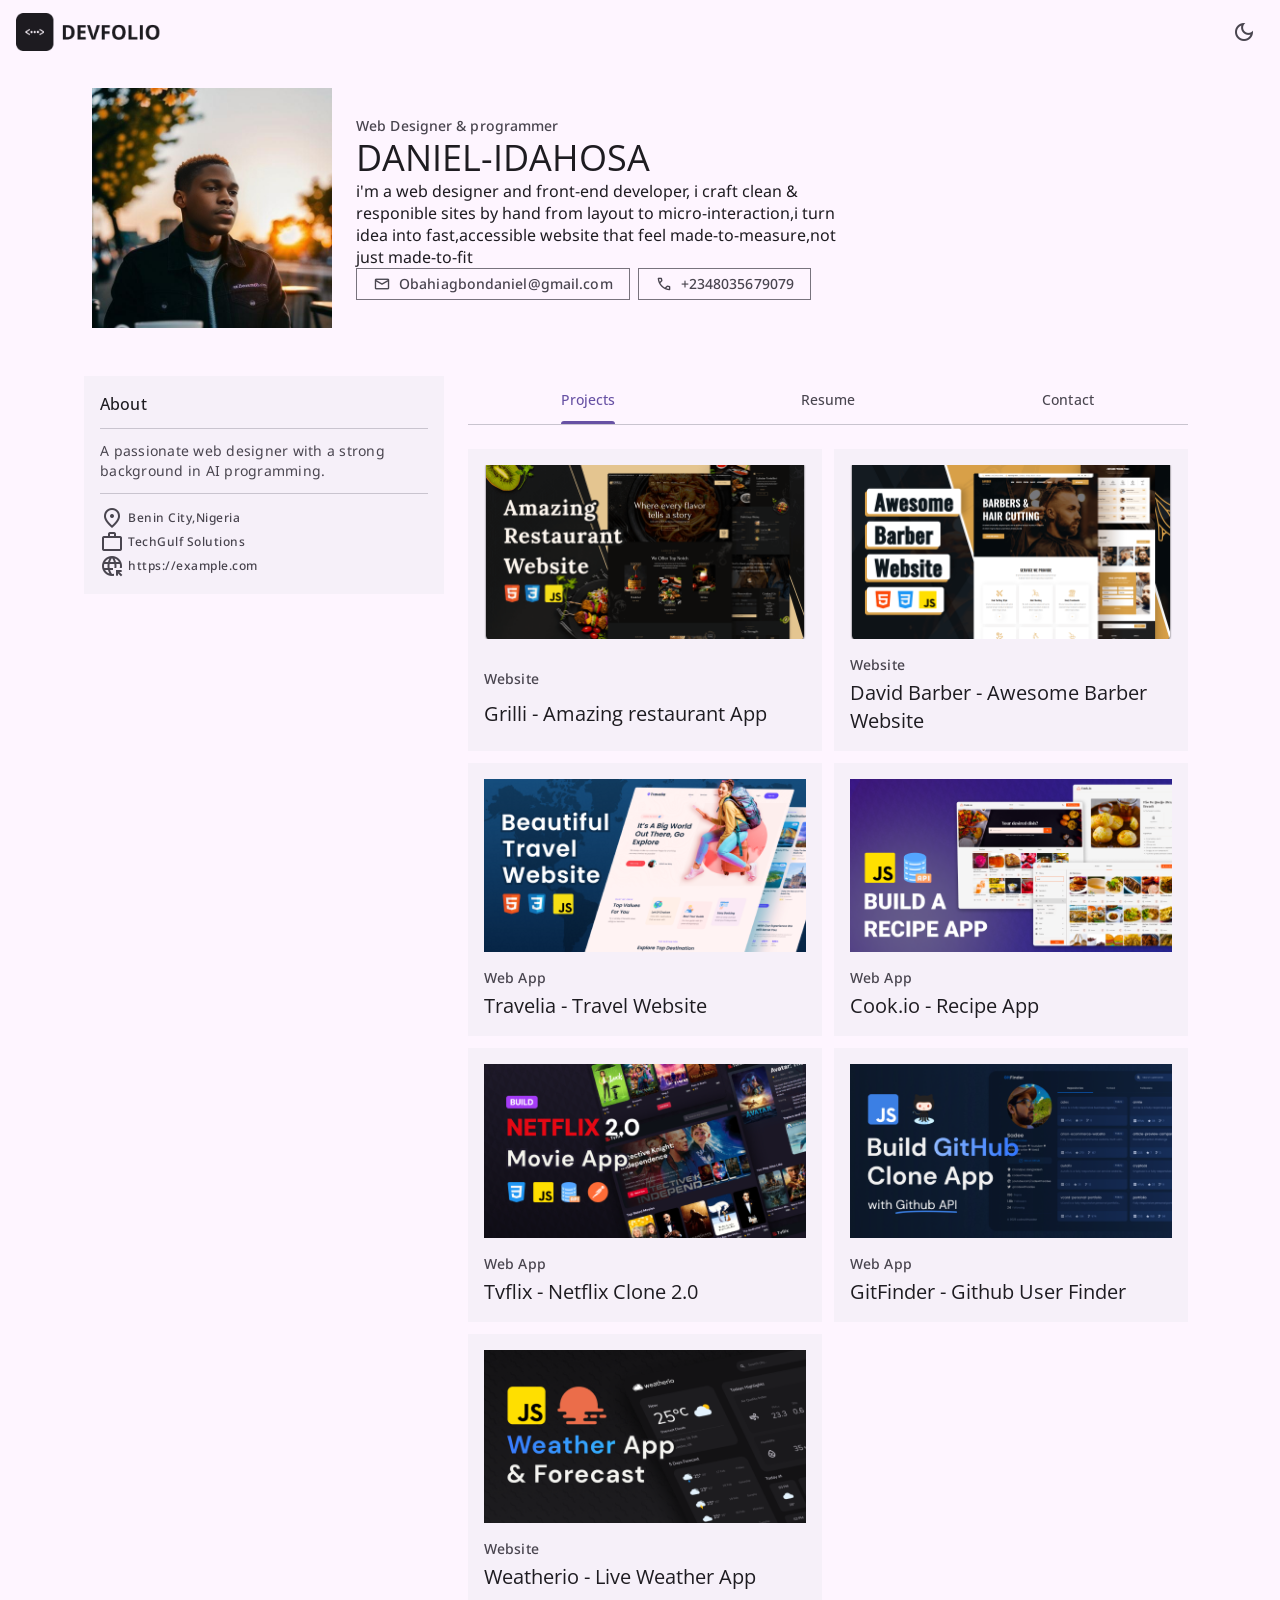
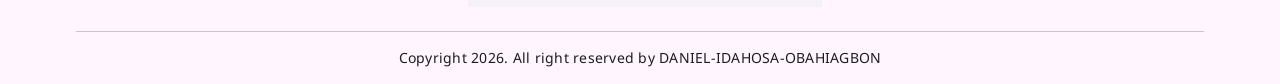
==== index.html @ 17614125 "Add files via upload" ====
<!DOCTYPE html>
<html lang="en" data-theme="dark">
<head>
    <meta charset="UTF-8">
    <meta name="viewport" content="width=device-width, initial-scale=1.0">

    <!--
      -meta tags
    -->
    <title>Devfolio - website & prgrammer</title>
    <meta name="title" content="Devfolio - website & prgrammer">
    <meta name="description" content="This is a personal portfolio made by DANIEL-IDAHOSA OBAHIAGBON">

<!--
  - favicon    
-->
  <link rel="shortcut icon" href="./favicon.svg" type="image/svg+xml">

  <!--
   -google font link
  -->
   <link rel="preconnect" href="https://fonts.googleapis.com">
<link rel="preconnect" href="https://fonts.gstatic.com" crossorigin>
<link
  href="https://fonts.googleapis.com/css2?family=Noto+Sans:wght@400;500&family=Open+Sans:wght@400;500&display=swap"
  rel="stylesheet">

 <!--
  -material icon link 
 --> 
  <link rel="stylesheet"
href="https://fonts.googleapis.com/css2?family=Material+Symbols+Outlined:opsz,wght,FILL,GRAD@24,400,0,0" />

<!--
 -custom css link
-->
 <link rel="stylesheet" href="./css/style.css">

 <!--
  -social icon link
 -->
  <link rel="stylesheet"
  href="https://cdnjs.cloudflare.com/ajax/libs/font-awesome/6.5.0/css/all.min.css">

</head>
<body>
    
    <!--
     -#TOP BAR
    -->

    <header class="topbar">

        <a href="#" class="logo">
            <img src="./assets/images/Logo_dark.png" alt="Dannyphilz" width="145" height="32"
            class="dark">
            <img src="./assets/images/Logo_light.png" alt="Dannyphilz" width="145" height="32"
            class="light">
        </a>

        <button class="icon-btn theme-btn" data-theme-btn>
            <span class="material-symbols-outlined dark" aria-hidden="true"> dark_mode </span>
            <span class="material-symbols-outlined light" aria-hidden="true"> light_mode </span>

            <div class="state-layer"></div>
        </button>

    </header>





    <main>
      <article>

        <!--\
         - #HERO
        -->

        <section class="section hero">
          <div class="container">

            <figure class="hero-banner img-holder" style="--width: 240; --height: 
            240;">
          <img src="./assets/images/Dannyphilz.png" width="240" height="240" alt="DannyPhilz" class="img-cover">  
          </figure>

          <div class="hero-content">

            <span class="label-large section-subtitle">Web Designer & programmer</span>

            <h1 class="display-small">DANIEL-IDAHOSA</h1>

            <p class="body-large.section-text">
              i'm a web designer and front-end developer, i craft clean & responible sites by hand
              from layout to micro-interaction,i turn idea into fast,accessible website that feel made-to-measure,not just made-to-fit
            </p>

            <div class="btn-wrapper">
              <a href="mailto:Obahiagbondanil@gmail.com" class="chip">
                <span class="material-symbols-outlined" aria-hidden="true"> mail </span>

                <span class="label-large">Obahiagbondaniel@gmail.com</span>

                <div class="state-layer"></div>
              </a>

              <a href="tel:+2348035679079" class="chip">
                <span class="material-symbols-outlined" aria-hidden="true"> call </span>

                <span class="label-large">+2348035679079</span>

                <div class="state-layer"></div>
              </a>
            </div>

          </div>

          </div>
        </section>



        <!--
         -#MAIN CONTENT
        -->

        <div class="article">

          <div class="about-card">

            <h4 class="card-title title-medium">About</h4>

            <p class="body-medium card-text">
              A passionate web designer with a strong background in AI programming.
            </p>

            <ul class="About-list">

              <li class="list-item">
                <span class="material-symbols-outlined" aria-hidden="true"> location_on </span>

                <span class="label-medium">Benin City,Nigeria</span>
              </li>

               <li class="list-item">
                <span class="material-symbols-outlined" aria-hidden="true"> work </span>

                <span class="label-medium">TechGulf Solutions</span>
              </li>

              
               <li class="list-item">
                <span class="material-symbols-outlined" aria-hidden="true"> captive_portal </span>

                <a href="https://example.com" class="label-medium">https://example.com</a>
              </li>

            </ul>

          </div>

          <div>

            <!--
             -#PRIMARY TABS
            -->

            <div class="primary-tabs">

              <button class="tab-btn active" data-tab-btn="project">
                <span class="tab-text title-small">Projects</span>

                <div class="state-layer"></div>
              </button>

              <button class="tab-btn" data-tab-btn="resume">
                <span class="tab-text title-small">Resume</span>

                <div class="state-layer"></div>
              </button>

              <button class="tab-btn" data-tab-btn="contact">
                <span class="tab-text title-small">Contact</span>

                <div class="state-layer"></div>
              </button>

            </div>




            <!--
             -#PROJECT
            -->

            <section class="section tab-content active" data-tab-content="project">
              <div class="container">

                <div class="prject-list">

                  <div class="card">

                    <figure class="card-banner img-holder" style="--width: 334; --height: 180;">
                      <img src="./assets/images/project-1.png" alt="Grilli - Amazing restaurant App" width="334" height="180" class="img-cover">
                    </figure>

                    <div class="card-content">
                      <span class="label-large card-subtitle">Website</span>

                      <h3 class="title-large card-title">Grilli - Amazing restaurant App</h3>
                    </div>

                    <a href="https://obahiagbondaniel.github.io/DANIEL/" class="state-layer"></a>

                  </div>

                  <div class="card">

                    <figure class="card-banner img-holder" style="--width: 334; --height: 180;">
                      <img src="./assets/images/desktop 2.png" alt="David Barber - Awesome Barber Website" width="334" height="180" class="img-cover">
                    </figure>

                    <div class="card-content">
                      <span class="label-large card-subtitle">Website</span>

                      <h3 class="title-large card-title">David Barber - Awesome Barber Website</h3>
                    </div>

                    <a href="https://obahiagbondaniel.github.io/Barberone/" class="state-layer"></a>

                  </div>

                  <div class="card">

                    <figure class="card-banner img-holder" style="--width: 334; --height: 180;">
                      <img src="./assets/images/project-6.png" alt=""Travelia - Travel Website="334" height="180" class="img-cover">
                    </figure>

                    <div class="card-content">
                      <span class="label-large card-subtitle">Web App</span>

                      <h3 class="title-large card-title">Travelia - Travel Website</h3>
                    </div>

                    <a href="#" class="state-layer"></a>

                  </div>

                  <div class="card">

                    <figure class="card-banner img-holder" style="--width: 334; --height: 180;">
                      <img src="./assets/images/project-2.png" alt=""WCook.io - Recipe App="334" height="180" class="img-cover">
                    </figure>

                    <div class="card-content">
                      <span class="label-large card-subtitle">Web App</span>

                      <h3 class="title-large card-title">Cook.io - Recipe App</h3>
                    </div>

                    <a href="#" class="state-layer"></a>

                  </div>

                  <div class="card">

                    <figure class="card-banner img-holder" style="--width: 334; --height: 180;">
                      <img src="./assets/images/project-5.png" alt=""Tvflix - Netflix Clone 2.0="334" height="180" class="img-cover">
                    </figure>

                    <div class="card-content">
                      <span class="label-large card-subtitle">Web App</span>

                      <h3 class="title-large card-title">Tvflix - Netflix Clone 2.0</h3>
                    </div>

                    <a href="#" class="state-layer"></a>

                  </div>

                  <div class="card">

                    <figure class="card-banner img-holder" style="--width: 334; --height: 180;">
                      <img src="./assets/images/project-3.png" alt=""GitFinder - Github User Finder="334" height="180" class="img-cover">
                    </figure>

                    <div class="card-content">
                      <span class="label-large card-subtitle">Web App</span>

                      <h3 class="title-large card-title">GitFinder - Github User Finder</h3>
                    </div>

                    <a href="#" class="state-layer"></a>

                  </div>

                   <div class="card">

                    <figure class="card-banner img-holder" style="--width: 334; --height: 180;">
                      <img src="./assets/images/project-4.png" alt=""Weatherio - Live Weather App="334" height="180" class="img-cover">
                    </figure>

                    <div class="card-content">
                      <span class="label-large card-subtitle">Website</span>

                      <h3 class="title-large card-title">Weatherio - Live Weather App</h3>
                    </div>

                    <a href="#" class="state-layer"></a>

                  </div>

                </div>

              </div>
            </section>




            <!--
             -#RESUME
            -->

            <section class="section tab-content resume-tab" data-tab-content="resume">
              <div class="container">

                <h2 class="section-title title-small">Experience</h2>

                <ul class="list">

                  <li class="resume-item">
                    <div class="resume-card">

                      <p class="body-large">web designer & programmer, TechGulf Solutions</p>

                      <span class="label-medium card-subtitle">2026 - Date</span>

                      <span class="body-medium card-text">
                        Led the development of a customer management system, resulting
                        in improved efficiency and streamlined processes.</span>

                    </div>
                  </li>

                  <li class="resume-item">
                    <div class="resume-card">

                      <p class="body-large">Software Developer Intern, ByteOasis Corporation</p>

                      <span class="label-medium card-subtitle">2026 - Present</span>

                      <span class="body-medium card-text">
                        Assisted in the development and testing of a mobile
                        application for internal use..</span>

                    </div>
                  </li>

                </ul>

                <h2 class="section--title title-small">Education</h2>

                <ul class="list">

                  <li class="resume-item">
                    <div class="resume-card">

                      <p class="body-large">
                        Certification in Web Development with React.js (FreeCodeCamp Certification)
                      </p>

                      <span class="label-medium card-subtitle">2026</span>

                    </div>
                  </li>

                   <li class="resume-item">
                    <div class="resume-card">

                      <p class="body-large">
                        Relevant Coursework: Data Structures, application programming, Database Management
                      </p>

                      <span class="label-medium card-subtitle">2026 - Date</span>

                    </div>
                  </li>

                   <li class="resume-item">
                    <div class="resume-card">

                      <p class="body-large">
                       Ungoing Bachelor of Engineering in Electrical Engineering, Edo State University
                       </p>

                      <span class="label-medium card-subtitle">Present</span>

                    </div>
                  </li>

                </ul>

                <h2 class="section--title title-small">Skills and Technologies</h2>

                <ul class="resume-botton-list">

                  <li class="resume-botton-item">
                    <img src="./assets/images/html5.svg" width="28" height="28" loading="lazy" alt="HTML5" class="icon">

                    <span class="label-medium">HTML5</span>
                  </li>

                   <li class="resume-botton-item">
                    <img src="./assets/images/css3.svg" width="28" height="28" loading="lazy" alt="CSS3" class="icon">

                    <span class="label-medium">CSS3</span>
                  </li>

                   <li class="resume-botton-item">
                    <img src="./assets/images/javascript.svg" width="28" height="28" loading="lazy" alt="JavaScript" class="icon">

                    <span class="label-medium">JavaScript</span>
                  </li>

                   <li class="resume-botton-item">
                    <img src="./assets/images/react.js.svg" width="28" height="28" loading="lazy" alt="React.js" class="icon">

                    <span class="label-medium">React.js</span>
                  </li>

                    <li class="resume-botton-item">
                    <img src="./assets/images/node.js.svg" width="28" height="28" loading="lazy" alt="Node.js" class="icon">

                    <span class="label-medium">Node.js</span>
                  </li>

                    <li class="resume-botton-item">
                    <img src="./assets/images/github.svg" width="28" height="28" loading="lazy" alt="GitHub" class="icon">

                    <span class="label-medium">GitHub</span>
                  </li>

                    <li class="resume-botton-item">
                    <img src="./assets/images/mongoDB.svg" width="28" height="28" loading="lazy" alt="MongoDB" class="icon">

                    <span class="label-medium">MongoDB</span>
                  </li>

                    <li class="resume-botton-item">
                    <img src="./assets/images/VS_code.svg" width="28" height="28" loading="lazy" alt="VS Code" class="icon">

                    <span class="label-medium">VS Code</span>
                  </li>

                </u>

              </div>
            </section>





            <!--
             - #CONTACT
            -->

            <section class="section tab-content contact-tab" data-tab-content="contact">
              <div class="container">

                <div class="contact-info">

                  <h4 class="section-title title-small">Contact Info</h4>

                  <ul class="contact-info-list">

                    <li class="contact-info-item">

                      <div class="icon-box">
                        <span class="material-symbols-outlined" aria-hidden="true"> mail </span>
                      </div>

                      <div class="info-content">

                        <p class="label-small info-title">gmail Us</p>

                        <a href="mail:Obahiagbondaniel@gmail.com" class="label-small info-text">Obahiagbondaniel@gmail.com</a>

                        <a href="mail:Danxzphilz@gmail.com" class="label-small info-text">Danxzphilz@gmail.com</a>

                      </div>

                    </li>

                    <li class="contact-info-item">

                      <div class="icon-box">
                        <span class="material-symbols-outlined" aria-hidden="true"> call </span>
                      </div>

                      <div class="info-content">

                        <p class="label-small info-title">Contact Us</p>

                        <a href="tel:+2348035679079" class="label-small info-text">+2348035679079</a>

                        <a href="tel:+2348147662683" class="label-small info-text">+2348147662683</a>

                      </div>

                    </li>

                     <li class="contact-info-item">

                      <div class="icon-box">
                        <span class="material-symbols-outlined" aria-hidden="true"> location_on </span>
                      </div>

                      <div class="info-content">

                        <p class="label-small info-title">Address</p>

                        <a href="#" class="label-small info-text">No 6 Ado Creascent Off MTN Mast Road, Benin City. Nigeria</a>

                      </div>

                    </li>

                  </ul>

                  <h4 class="title-small">Social Info</h4>

                  <div class="social-item">

                    <a href="#" class="social-link">
                      <i class="fab fa-facebook-f"></i>
                    </a>

                     <a href="https://wa.me/2348035679079" class="social-link" target="_blank">
                      <i class="fab fa-whatsapp"></i>
                    </a>

                  </div>

                </div>

                <div class="contact-form">

                  <h3 class="title-large">Let’s Work Together as a team.</h3>

                  <form accept="" method="post" class="input-wrapper">

                    <input type="text" name="name" placeholder="Name*" required class="input-field">

                    <input type="email" name="email" placeholder="Email*" required class="input-field">

                    <input type="text" name="subject" placeholder="Subject" class="input-field">

                    <textarea name="message" placeholder="Message*" required class="textarea"></textarea>

                    <button class="btn" type="submit">
                      <span class="label-large">Send Message</span>

                      <div class="state-layer"></div>
                    </button>

                  </form>

                </div>

              </div>
            </section>

          </div>

        </div>

      </article>
    </main>





    <!--
     - #FOOTER
    -->

    <footer class="footer">
      <div class="container">

        <p class="body-medium">Copyright 2026. All right reserved by DANIEL-IDAHOSA-OBAHIAGBON</p>

      </div>
    </footer>





    <!--
     - custom js link
    -->
     <script src="./js/script.js"></script>
    
</body>
</html>
---- css/style.css ----
/*-----------------------------------*\
  #style.css
\*-----------------------------------*/

/**
 * copyright 2023 codewithsadee
 */





/*-----------------------------------*\
  #CUSTOM PROPERTY
\*-----------------------------------*/

:root {

 /**
  * COLORS
 */

 /* light theme */
--background-light: hsl(293, 100%, 98%);
--on-background-light: hsl(264, 8%, 12%);
--surface-light: hsl(293, 100%, 98%);
--on-surface-light: hsl(264, 8%, 12%);
--on-surface-variant-light: hsl(264, 7%, 29%);
--surface-container-low-light: hsl(278, 44%, 96%);
--surface-container-light: hsl(276, 38%, 95%);
--surface-bright-light: hsl(293, 100%, 98%);
--primary-light: hsl(256, 34%, 48%);
--on-primary-light: hsl(0, 0%, 100%);
--outline-light: hsl(270, 4%, 47%);
--outline-variant-light: hsl(270, 11%, 79%);

/* dark theme */
--background-dark: hsl(260, 14%, 8%);
--on-background-dark: hsl(280, 17%, 90%);
--surface-dark: hsl(260, 14%, 8%);
--on-surface-dark: hsl(280, 17%, 90%);
--on-surface-variant-dark: hsl(270, 11%, 79%);
--surface-container-low-dark: hsl(264, 8%, 12%);
--surface-container-dark: hsl(257, 10%, 14%);
--surface-bright-dark: hsl(270, 5%, 23%);
--primary-dark: hsl(258, 100%, 87%);
--on-primary-dark: hsl(259, 58%, 28%);
--outline-dark: hsl(264, 5%, 58%);
--outline-variant-dark: hsl(264, 7%, 29%);

/**
* TYPOGRAPHY
*/

/* font family */
--font-primary: 'Open Sans', sans-serif;
--font-secondary: 'Noto Sans', sans-serif;

/* font size */
--base-font-size: 62.5%;
--display-large: 5.7rem;
--display-medium: 4.5rem;
--display-small: 3.6rem;
--headline-large: 3.2rem;
--headline-medium: 2.8rem;
--headline-small: 2.4rem;
--title-large: 2rem;
--title-medium: 1.6rem;
--title-small: 1.4rem;
--label-large: 1.4rem;
--label-medium: 1.2rem;
--label-small: 1.1rem;
--body-large: 1.6rem;
--body-medium: 1.4rem;
--body-small: 1.2rem;

/* font weight */
--weight-regular: 400;
--weight-medium: 500;

/**
*  BORDER RADIUS
*/

--shape-corner-extra-small: 4px;
--shape-corner-small: 8px;
--shape-corner-medium: 12px;
--shape-corner-large: 16px;
--shape-corner-full: 500px;
--shape-corner-circle: 50%;

/**
 *Box shadow
*/

--elevation-1: 0px 1px 3px 1px #00000026, 0px 1px 2px 0px #0000004d;

/**
 * OTHER
 */

--section-padding: 24px;
--top-bar-height: 64px;

}

[data-theme="light"] {

color-scheme: light;

--background: var(--background-light);
--on-background: var(--on-background-light);
--surface: var(--surface-light);
--on-surface: var(--on-surface-light);
--on-surface-variant: var(--on-surface-variant-light);
--surface-container-low: var(--surface-container-low-light);
--surface-container: var(--surface-container-light);
--surface-bright: var(--surface-bright-light);
--primary: var(--primary-light);
--on-primary: var(--on-background-light);
--outline: var(--outline-light);
--outline-variant: var(--outline-variant-light);


}

[data-theme="dark"] {

color-scheme: dark;

--background: var(--background-dark);
--on-background: var(--on-background-dark);
--surface: var(--surface-dark);
--on-surface: var(--on-surface-dark);
--on-surface-variant: var(--on-surface-variant-dark);
--surface-container-low: var(--surface-container-low-dark);
--surface-container: var(--surface-container-dark);
--surface-bright: var(--surface-bright-dark);
--primary: var(--primary-dark);
--on-primary: var(--on-background-dark);
--outline: var(--outline-dark);
--outline-variant: var(--outline-variant-dark);

}

@media (prefers-reduced-motion: no-preference) {

  :root {

    /**
    * TRANSITION
    */

    /* durattion */
    --motion-duration-short-1: 100ms;

    /* easing */
    --motion-easing-linear: cubic-bezier(0, 0, 1, 1);

  }
}





/*-----------------------------------*\
  #RESET
\*-----------------------------------*/

*,
*::before,
*::after {
  margin: 0;
  padding: 0;
  box-sizing: border-box;
}

li { list-style: none; }

a,
img,
span,
input,
button,
textarea { display: block; }

a {
  color: inherit;
  text-decoration: none;
}

img { height: auto; }

input,
button,
textarea {
  background: none;
  border: none;
  font: inherit;
}

input,
textarea { width: 100%; }

button { cursor: pointer; }

textarea { resize: none; }

html {
  font-family: var(--font-secondary);
  font-size: var(--base-font-size);
  scroll-behavior: smooth;
}

body {
  background-color: var(--background);
  color: var(--on-background);
  font-size: var(--body-large);
}





/*-----------------------------------*\
  #TYPOGRAPHY
\*-----------------------------------*/

.display-large {
  font-family: var(--font-primary);
  font-size: var(--display-large);
  font-weight: var(--weight-regular);
  line-height: 64px;
  letter-spacing: -0.25px;
}

.display-medium {
  font-family: var(--font-primary);
  font-size: var(--display-medium);
  font-weight: var(--weight-regular);
  line-height: 52px;
}

.display-small {
  font-family: var(--font-primary);
  font-size: var(--display-small);
  font-weight: var(--weight-regular);
  line-height: 44px;
}

.headline-large {
  font-family: var(--font-primary);
  font-size: var(--headline-large);
  font-weight: var(--weight-regular);
  line-height: 40px;
}

.headline-medium {
  font-family: var(--font-primary);
  font-size: var(--headline-medium);
  font-weight: var(--weight-regular);
  line-height: 36px;
}

.headline-small {
  font-family: var(--font-primary);
  font-size: var(--headline-small);
  font-weight: var(--weight-regular);
  line-height: 32px;
}

.title-large {
  font-family: var(--font-primary);
  font-size: var(--title-large);
  font-weight: var(--weight-regular);
  line-height: 28px;
}

.title-medium {
  font-family: var(--font-primary);
  font-size: var(--title-medium);
  font-weight: var(--weight-medium);
  line-height: 24px;
  letter-spacing: 0.15px;
}

.title-small {
  font-family: var(--font-primary);
  font-size: var(--title-small);
  font-weight: var(--weight-medium);
  line-height: 20px;
  letter-spacing: 0.1px;
}

.body-large {
  font-size: var(--body-large);
  font-weight: var(--weight-regular);
  line-height: 24px;
  letter-spacing: 0.5px;
}

.body-medium {
  font-size: var(--body-medium);
  font-weight: var(--weight-regular);
  line-height: 20px;
  letter-spacing: 0.25px;
}

.body-small {
  font-size: var(--body-small);
  font-weight: var(--weight-regular);
  line-height: 16px;
  letter-spacing: 0.4px;
}

.label-large {
  font-size: var(--label-large);
  font-weight: var(--weight-medium);
  line-height: 20px;
  letter-spacing: 0.1px;
}

.label-medium {
  font-size: var(--label-medium);
  font-weight: var(--weight-medium);
  line-height: 16px;
  letter-spacing: 0.5px;
}

.label-small {
  font-size: var(--label-small);
  font-weight: var(--weight-medium);
  line-height: 20px;
  letter-spacing: 0.1px;
}




/*-----------------------------------*\
  #REUSED STYLE
\*-----------------------------------*/

.material-symbols-outlined {
  width: 1em;
  height: 1em;
  display: block;
  font-variation-settings:
  'FILL' 0,
  'WGHT' 400,
  'GRAD' 0,
  'OPSZ' 24;
}

:has(> .state-layer) {
  position: relative;
  overflow: hidden;
  z-index: 1;
}

.state-layer {
  position: absolute;
  inset: 0;
  background-color: var(--state-layer-bg);
  transition: var(--motion-duration-short-1) var(--motion-easing-linear);
  opacity: 0;
}

:has(> .state-layer):hover .state-layer { opacity: 0.08;}

:has(> .state-layer):is(:focus, :focus-visible, :active) .state-layer {
  opacity: 0.12;
}

.section { padding-block: var(--section-padding); }

.container { padding-inline: 16px; }

.img-holder {
  aspect-ratio: var(--width) /var(--height);
  background-color: transparent;
  overflow: hidden;
}

.img-cover {
  width: 100%;
  height: 100%;
  object-fit: cover ;
}

.tab-content:not(.active) { display: none; }

.section-title { margin-block-end: 16px; }






/*-----------------------------------*\
  #COMPONENT
\*-----------------------------------*/

/**
 * BUTTON
 */

 .icon-btn {
  width: 40px;
  height: 40px;
  display: grid;
  place-items: center;
 }

 .btn {
  height: 40px;
  display: grid;
  place-items: center;
  padding-inline: 24px;
  border-radius: var(--radius-full);
  background-color: var(--primary);
  color: var(--on-primary);
  font-weight: var(--weight-medium);
  overflow: hidden;
  --state-layer-bg: var(--on-primary);
 }

 .btn:hover:not(:focus) { box-shadow: var(--elevation-1); }


/**
 * TAB
 */

 .primary-tabs {
  background-color: var(--background);
  margin-block-start: 24px;
  margin-inline: 16px;
  display: grid;
  grid-template-columns: repeat(3, 1fr);
  justify-content: center;
  border-block-end: 1px solid var(--outline-variant);
 }

 .tab-btn {
  height: 48px;
  width: 100%;
  display: grid;
  place-content: center;
  background-color: var(--surface);
  color: var(--on-surface-variant);
  --state-layer-bg: var(--on-surface-variant)
 }

 .tab-btn.active { 
  color: var(--primary);
  --state-layer-bg: var(--primary); 
}

.tab-text {
  position: relative;
  height: 48px;
  line-height: 48px;
}

.tab-text::after {
  content: "";
  position: absolute;
  bottom: 0;
  left: 0;
  width: 100%;
  height: 3px;
  border-radius: 3px 3px 0 0;
  background-color: var(--primary);
  opacity: 0;
}

.tab-btn.active .tab-text::after { opacity: 1; }



/**
 * CHIP
 */

 .chip {
  height: 32px;
  max-width: max-content;
  display: flex;
  justify-content: center;
  align-items: center;
  gap: 8px;
  padding-inline: 16px;
  border: 1px solid var(--outline);
  border-radius: var(--radius-small);
  background-color: var(--surface);
  color: var(--on-surface-variant);
  --state-layer-bg: var(--on-surface-variant);
 }

 .chip .material-symbols-outlined { font-size: 1.8rem; }


/**
 * CARD
 */

 .card {
  background-color: var(--surface-container-low);
  border-radius: var(--radius-medium);
  padding: 16px;
  display: grid;
  gap: 16px;
  --state-layer-bg: var(--on-surface)
 }

 .card-banner{ border-radius: var(--radius-medium) ; }

 .card-content {
  display: grid;
  gap: 4px;
 }

 .card-subtitle { color: var(--on-surface-variant); }

 .card-title { color: var(--on-surface); }


/**
 * INPUT FIELD
 */

 .input-field,
 .textarea {
  columns: var(--on-surface);
  padding: 13px 16px;
  box-shadow: inset 0 0 0 1px var(--outline);
  border-radius: var(--radius-extra-small);
  outline: none;
  transition: box-shadow var(--motion-duration-short-1) var(--motion-easing-linear);
 }

 .textarea {
  height: 120px;
  padding: 16px;
 }

 :where(.input-field, .textarea)::placeholder { color: var(--on-surface-variant); }

 :where(.input-field, .textarea):focus { box-shadow: inset 0 0 0 2px var(--primary); }





/*-----------------------------------*\
  #TOP BAR
\*-----------------------------------*/

.topbar {
  background-color: var(--background);
  position: fixed;
  top: 0;
  left: 0;
  width: 100%;
  height: var(--top-bar-height);
  display: flex;
  justify-content: space-between;
  align-items: center;
  padding-inline: 16px;
  z-index: 4;
}

[data-theme="dark"] .logo .light,
[data-theme="light"] .logo .dark { display: none; }

[data-theme="dark"] .logo .dark,
[data-theme="light"] .logo .light { display: block; }

.theme-btn {
  color: var(--on-surface-variant);
  --state-layer-bg: var(--on-surface-variant);
  border-radius: var(--radius-full);
  overflow: hidden;
}

[data-theme="dark"] .theme-btn .dark,
[data-theme="light"] .theme-btn .light {display: none;}






/*-----------------------------------*\
  #HERO
\*-----------------------------------*/

.hero { padding-block-start: calc(var(--top-bar-height) + 24px); }

.hero .container {
  display: grid;
  align-items: center;
  gap: 24px;
}

.hero-banner {
  width: 240px;
  border-radius: var(--radius-circle);
}

.hero-content { max-width: 500px; }

.hero .section-subtitle { color: var(--on-surface-variant); }

.hero .section-text {
  margin-block: 5px 16px;
  color: var(--on-surface-variant);
}

.hero .btn-wrapper {
  display: flex;
  flex-wrap: wrap;
  gap: 8px;
}





/*-----------------------------------*\
  #ABOUT CARD
\*-----------------------------------*/

.about-card {
  background-color: var(--surface-container-low);
  color: var(--on-surface-variant);
  margin-inline: 16px;
  padding: 16px;
  margin-block-start: 24px;
  border-radius: var(--surface-large);
}

.about-card .card-title { color: var(--on-surface); }

.about-card .card-text {
  margin-block: 12px;
  padding-block: 12px;
  border-block: 1px solid var(--outline-variant) ;
}

.about-list {
  display: grid;
  gap: 12px;
}

.list-item {
  display: flex;
  align-items: center;
  gap: 4px;
}





/*-----------------------------------*\
  #PROJECT
\*-----------------------------------*/

.prject-list {
  display: grid;
  grid-template-columns: repeat(auto-fit, minmax(260px, 1fr));
  gap: 12px;
}





/*-----------------------------------*\
  #RESUME
\*-----------------------------------*/

.resume-tab .list {
  display: grid;
  grid-template-columns: repeat(auto-fit, minmax(300px, 1fr));
  gap: 24px;
  margin-block-end: 28px;
}

.resume-card {
  display: grid;
  gap: 4px;
}

.resume-card .card-subtitle { color: var(--primary); }

.resume-card .card-text { color: var(--on-surface-variant); }

.resume-botton-list {
  display: grid;
  grid-template-columns: repeat(auto-fit, minmax(150px, 1fr));
  gap: 12px;
}

.resume-botton-item {
  background-color: var(--surface-container);
  display: flex;
  align-items: center;
  gap: 8px;
  padding: 12px;
  border-radius: var(--radius-small);
}

.resume-botton-item .icon { height: 28px; }






/*-----------------------------------*\
  #CONTACT
\*-----------------------------------*/

.contact-tab { padding-block-end: 0; }

.contact-tab .container { padding-inline-end: 24px; }

.contact-info,
.contact-info-list {
  display: grid;
  gap: 12px;
}

.contact-info { margin-block-end: 24px; }

.contact-info-list {
  padding-block-end: 12px;
  border-block-end: 1px solid var(--outline-variant);
}

.contact-info-item {
  display: flex;
  align-items: center;
  gap: 12px;
}

.contact-info .icon-box {
  width: 48px;
  height: 48px;
  flex-shrink: 0;
  display: grid;
  place-items: center;
  color: var(--on-surface-variant);
}

.info-content {
  display: grid;
  gap: 4px;
}

.info-title {
  color: var(--on-surface-variant);
  opacity: 0.6;
}

.info-text { color: var(--on-surface-variant); }

.social-item {
  display: flex;
  gap: 12px;
}

.social-link { padding: 12px; }

.social-link .fa-whatsapp {
  color: #25D366;
}

.social-link .fa-facebook-f {
  color: #00f;
}

.input-wrapper {
  margin-block-start: 16px;
  display: grid;
  gap: 10px;
}

.contact-form {
  background-color: var(--surface-container);
  padding: 16px;
  margin-block-end: 16px;
  border-radius: var(--radius-medium);
}









/*-----------------------------------*\
  #FOOTER
\*-----------------------------------*/

.footer .container {
  text-align: center;
  padding: 16px;
  border-block-start: 1px solid var(--outline-variant);
}





/*-----------------------------------*\
  #MEDIA QUERIES
\*-----------------------------------*/

/** 
 * responsive for large than 760px screen
 */

 @media (min-width: 768px) {

  /**
   * REUSED STYLE
   */

   .article {
    position: relative;
    display: grid;
    grid-template-columns: 0.5fr 1fr;
    align-items: flex-start;
   }

   .about-card,
   .primary-tabs {
    position: sticky;
    top: 64px;
   }

   .primary-tabs { z-index: 2; }



   /**
    * HERO
    */

    .hero .container { grid-template-columns: 0.2fr 1fr; }

 }






/** 
 * responsive for large than 1200px screen
 */

 @media (min-width: 1200px) {

  /**
   * REUSED STYLE
   */

   .container,
   .article {
    max-width: 1128px;
    margin-inline: auto;
   }


   /**
    * ABOUT CARD
    */

    .about-card { margin-inline: 8px; }

    /**
     * CONTACT
     */

     .contact-tab .container {
      display: grid;
      align-items: flex-start;
      grid-template-columns: 0.6fr 1fr;
      gap: 24px;
     }

 }
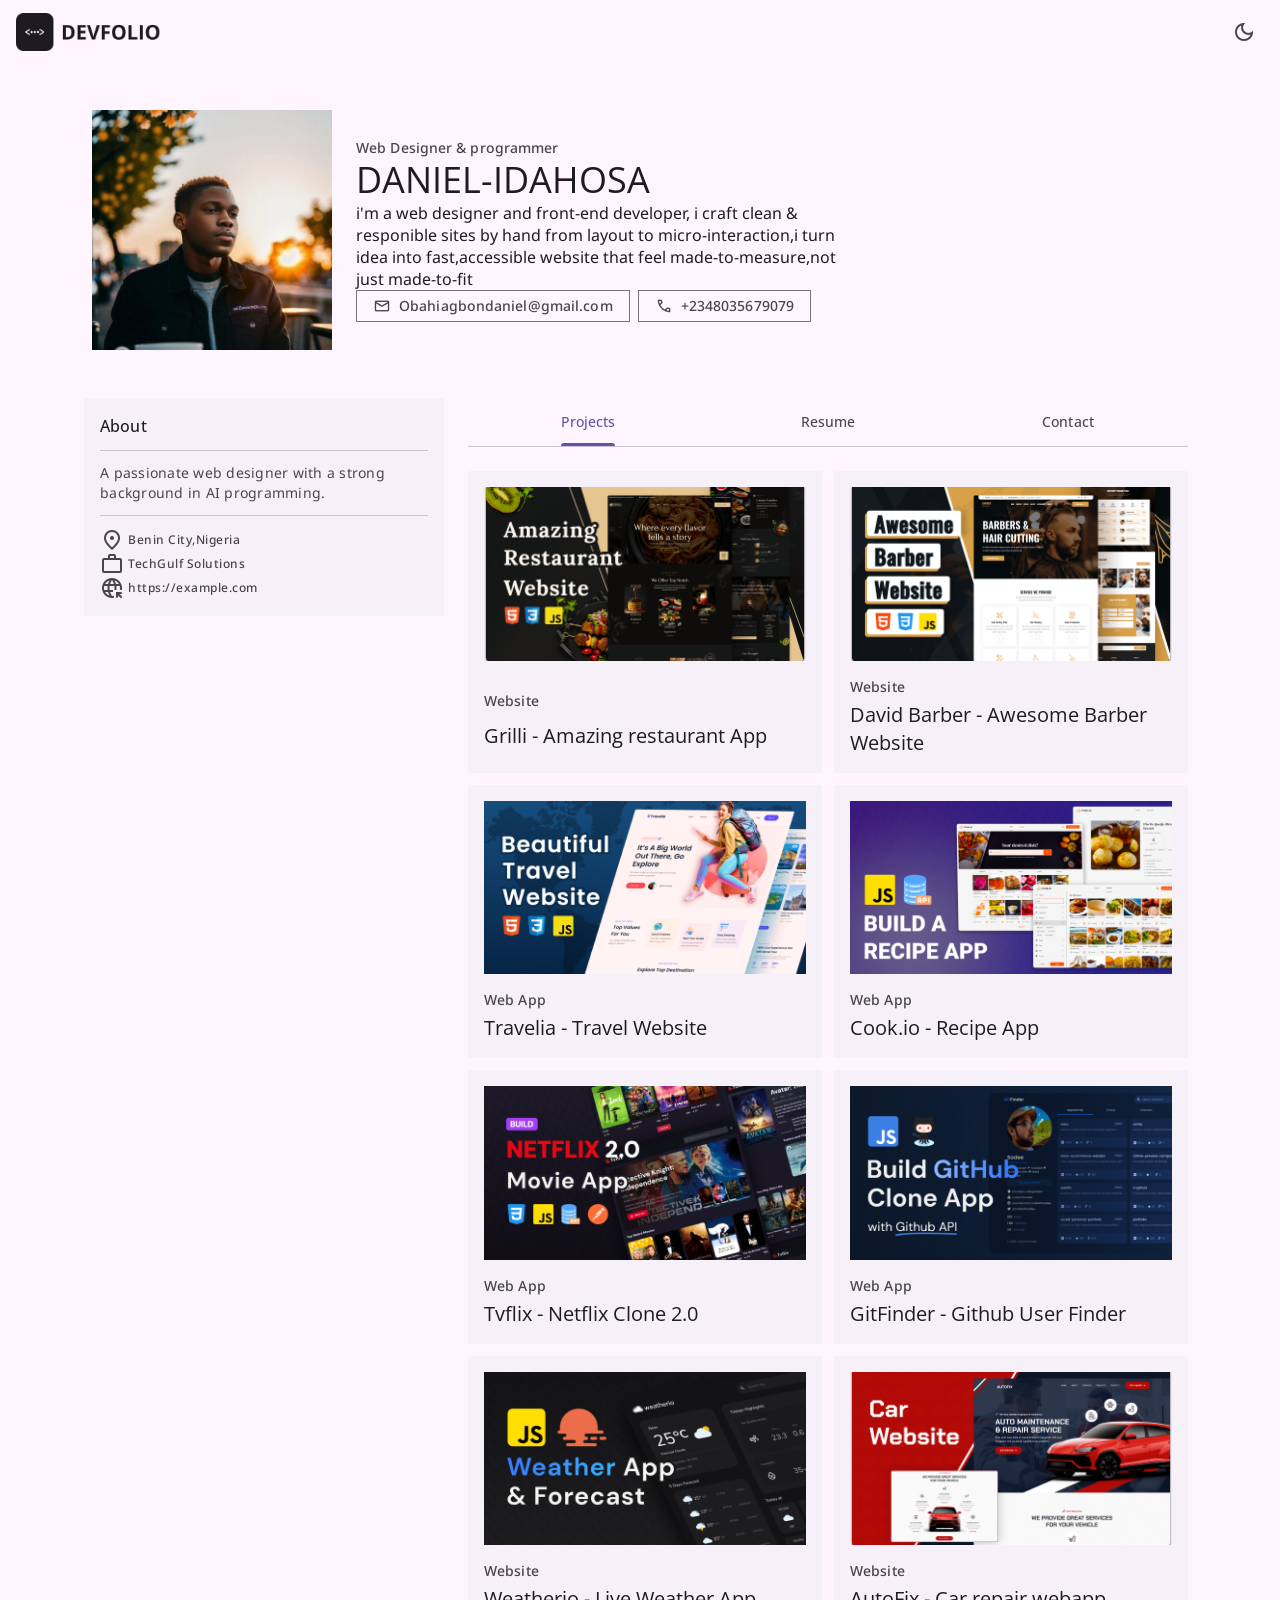
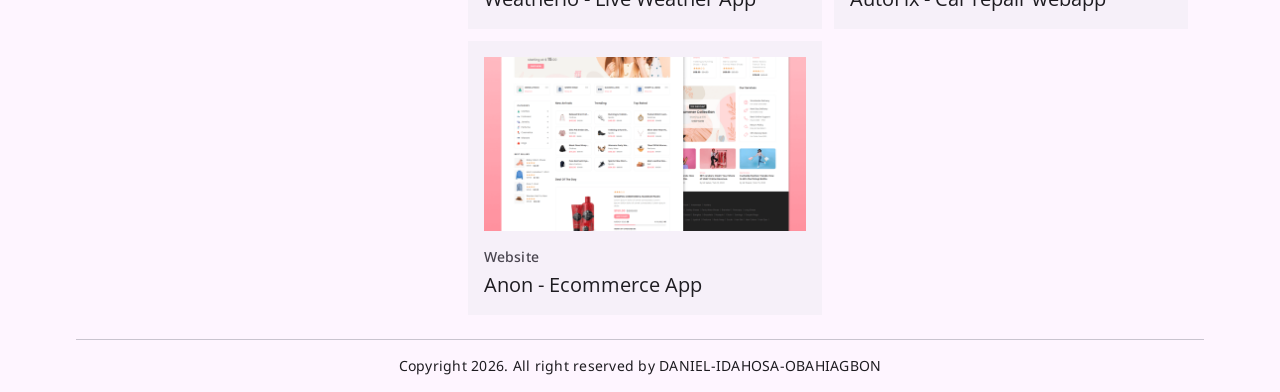
==== commit 0919059b: "Add files via upload" ====
--- a/index.html
+++ b/index.html
@@ -42,9 +42,30 @@
   <link rel="stylesheet"
   href="https://cdnjs.cloudflare.com/ajax/libs/font-awesome/6.5.0/css/all.min.css">
 
+
+  <!-- Google tag (gtag.js) -->
+<script async src="https://www.googletagmanager.com/gtag/js?id=G-WLKJRFK8YM"></script>
+<script>
+  window.dataLayer = window.dataLayer || [];
+  function gtag(){dataLayer.push(arguments);}
+  gtag('js', new Date());
+
+  gtag('config', 'G-WLKJRFK8YM');
+</script>
+
 </head>
 <body>
     
+ <!-- 
+    - #PRELOADER
+  -->
+
+  <div class="preload" data-preaload>
+    <div class="circle"></div>
+    <p class="text">DANIEL-IDAHOSA-OBAHIAGBON</p>
+  </div>
+
+
     <!--
      -#TOP BAR
     -->
@@ -313,6 +334,38 @@
 
                   </div>
 
+                   <div class="card">
+
+                    <figure class="card-banner img-holder" style="--width: 334; --height: 180;">
+                      <img src="./assets/images/desktop 3.png" alt=""AutoFix - Car repair webapp="334" height="180" class="img-cover">
+                    </figure>
+
+                    <div class="card-content">
+                      <span class="label-large card-subtitle">Website</span>
+
+                      <h3 class="title-large card-title">AutoFix -  Car repair webapp</h3>
+                    </div>
+
+                    <a href="#" class="state-layer"></a>
+
+                  </div>
+
+                   <div class="card">
+
+                    <figure class="card-banner img-holder" style="--width: 334; --height: 180;">
+                      <img src="./assets/images/desktop 4.png" alt=""Anon - Ecommerce App="334" height="180" class="img-cover">
+                    </figure>
+
+                    <div class="card-content">
+                      <span class="label-large card-subtitle">Website</span>
+
+                      <h3 class="title-large card-title">Anon - Ecommerce App</h3>
+                    </div>
+
+                    <a href="#" class="state-layer"></a>
+
+                  </div>
+
                 </div>
 
               </div>
@@ -544,6 +597,10 @@
                       <i class="fab fa-whatsapp"></i>
                     </a>
 
+                     <a href="#" class="social-link">
+                      <i class="fab fa-instargram"></i>
+                    </a>
+
                   </div>
 
                 </div>
@@ -563,8 +620,7 @@
                     <textarea name="message" placeholder="Message*" required class="textarea"></textarea>
 
                     <button class="btn" type="submit">
-                      <span class="label-large">Send Message</span>
-
+                      <span class="label-large">Send Messagephp
                       <div class="state-layer"></div>
                     </button>
 
@@ -573,6 +629,9 @@
                 </div>
 
               </div>
+
+             <!-- let start a -- contact form using php mysql --i also created a txt file to understand better let e show you that -->
+
             </section>
 
           </div>
--- a/css/style.css
+++ b/css/style.css
@@ -784,6 +784,10 @@
   color: #00f;
 }
 
+.social-link .fa-instargram {
+  color: #ff0000;
+}
+
 .input-wrapper {
   margin-block-start: 16px;
   display: grid;
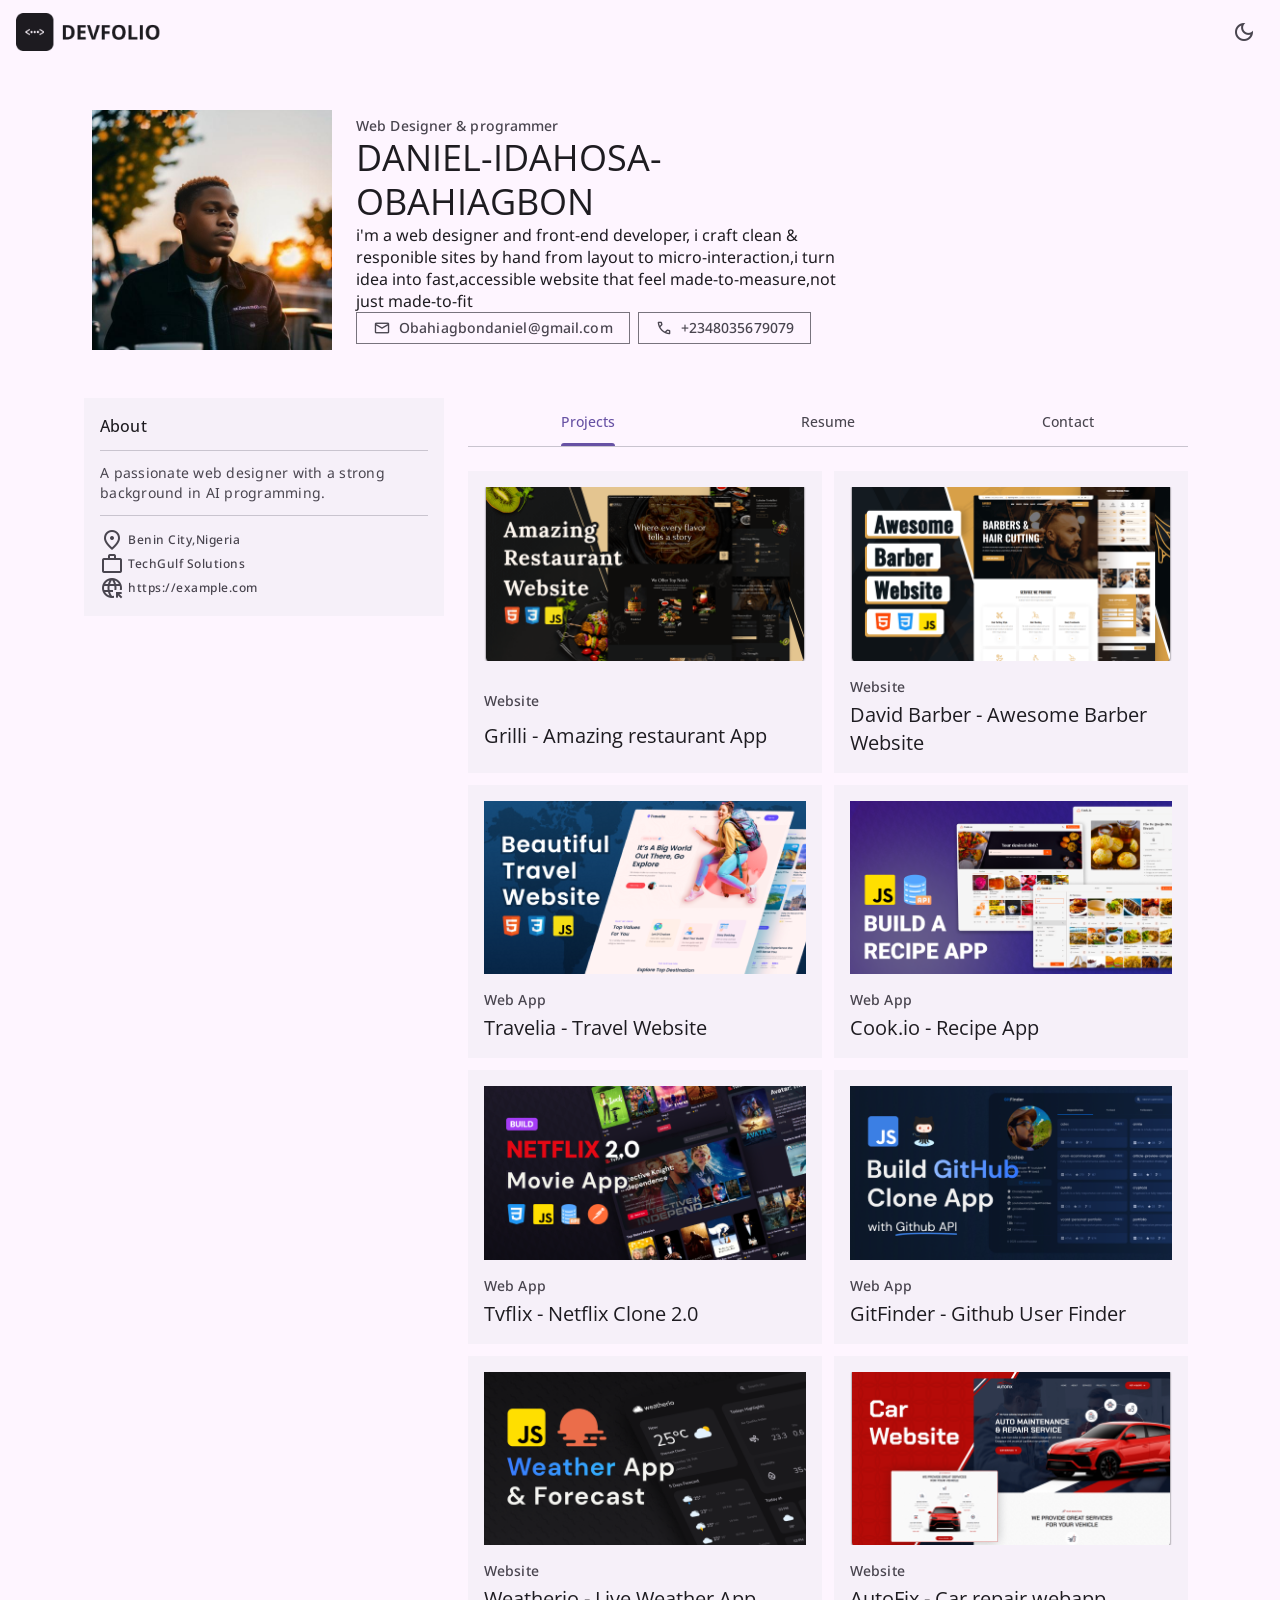
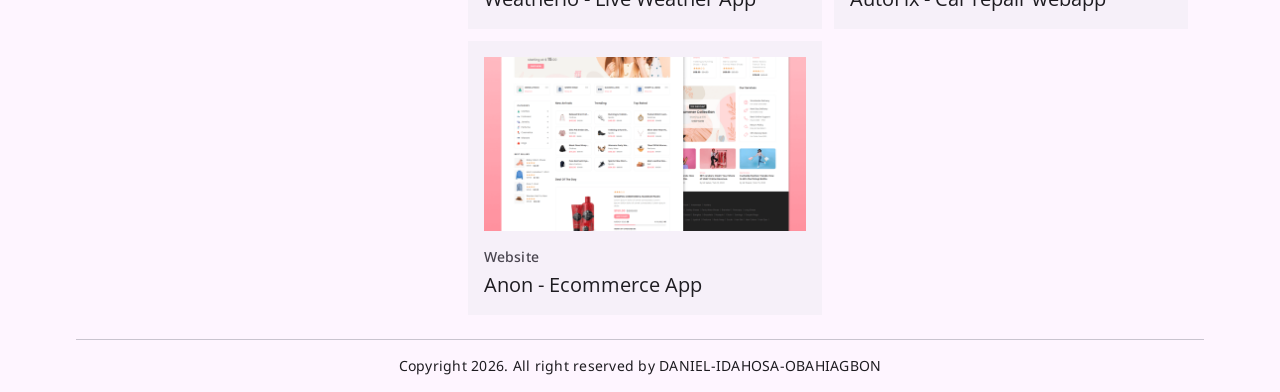
==== commit 88351130: "Add files via upload" ====
--- a/index.html
+++ b/index.html
@@ -10,6 +10,32 @@
     <title>Devfolio - website & prgrammer</title>
     <meta name="title" content="Devfolio - website & prgrammer">
     <meta name="description" content="This is a personal portfolio made by DANIEL-IDAHOSA OBAHIAGBON">
+
+    <title>Daniel Idahosa Obahiagbon | Frontend Developer Portfolio</title>
+    <meta name="description" content="Daniel Idahosa Obahiagbon is a frontend web developer specializing in modern, responsive websites for restuarant, businesses, and brand. view our portfolio and contact.">
+    <meta name="keywords" content="Daniel Idahosa Obahiagbon, frontend developer in Nigeria, web designer, portfolio, restaurant website developer">
+    <meta name="author" content="Daniel Idahosa Obahiagbon">
+    
+
+    <script type="application/id+json">
+      {
+        "@context": "https://schema.org",
+        "@type": "person",
+        "name": "Daniel Idahosa Obahiagbon",
+        "url": "https://obahiagbondaniel.github.io/Devfolio/",
+        "image": "https//your-image-link.jpg",
+        "sameAs": [
+        "https://github.com/obahiagbondaniel",
+        "https://WWW.linkedin.com/in/Danielidahosaobahiagbon",
+        ],
+        "jobTitle": "Frontend Developer",
+        "worksFor": {
+          "@type": "organization",
+          "name": "freelance"
+        }
+      }
+    </script>
+
 
 <!--
   - favicon    
@@ -53,6 +79,8 @@
   gtag('config', 'G-WLKJRFK8YM');
 </script>
 
+<script src="https://app.secureprivacy.ai/script/69df88ab852cf73f1c09bc12.js"></script>
+
 </head>
 <body>
     
@@ -111,7 +139,7 @@
 
             <span class="label-large section-subtitle">Web Designer & programmer</span>
 
-            <h1 class="display-small">DANIEL-IDAHOSA</h1>
+            <h1 class="display-small">DANIEL-IDAHOSA-OBAHIAGBON</h1>
 
             <p class="body-large.section-text">
               i'm a web designer and front-end developer, i craft clean & responible sites by hand
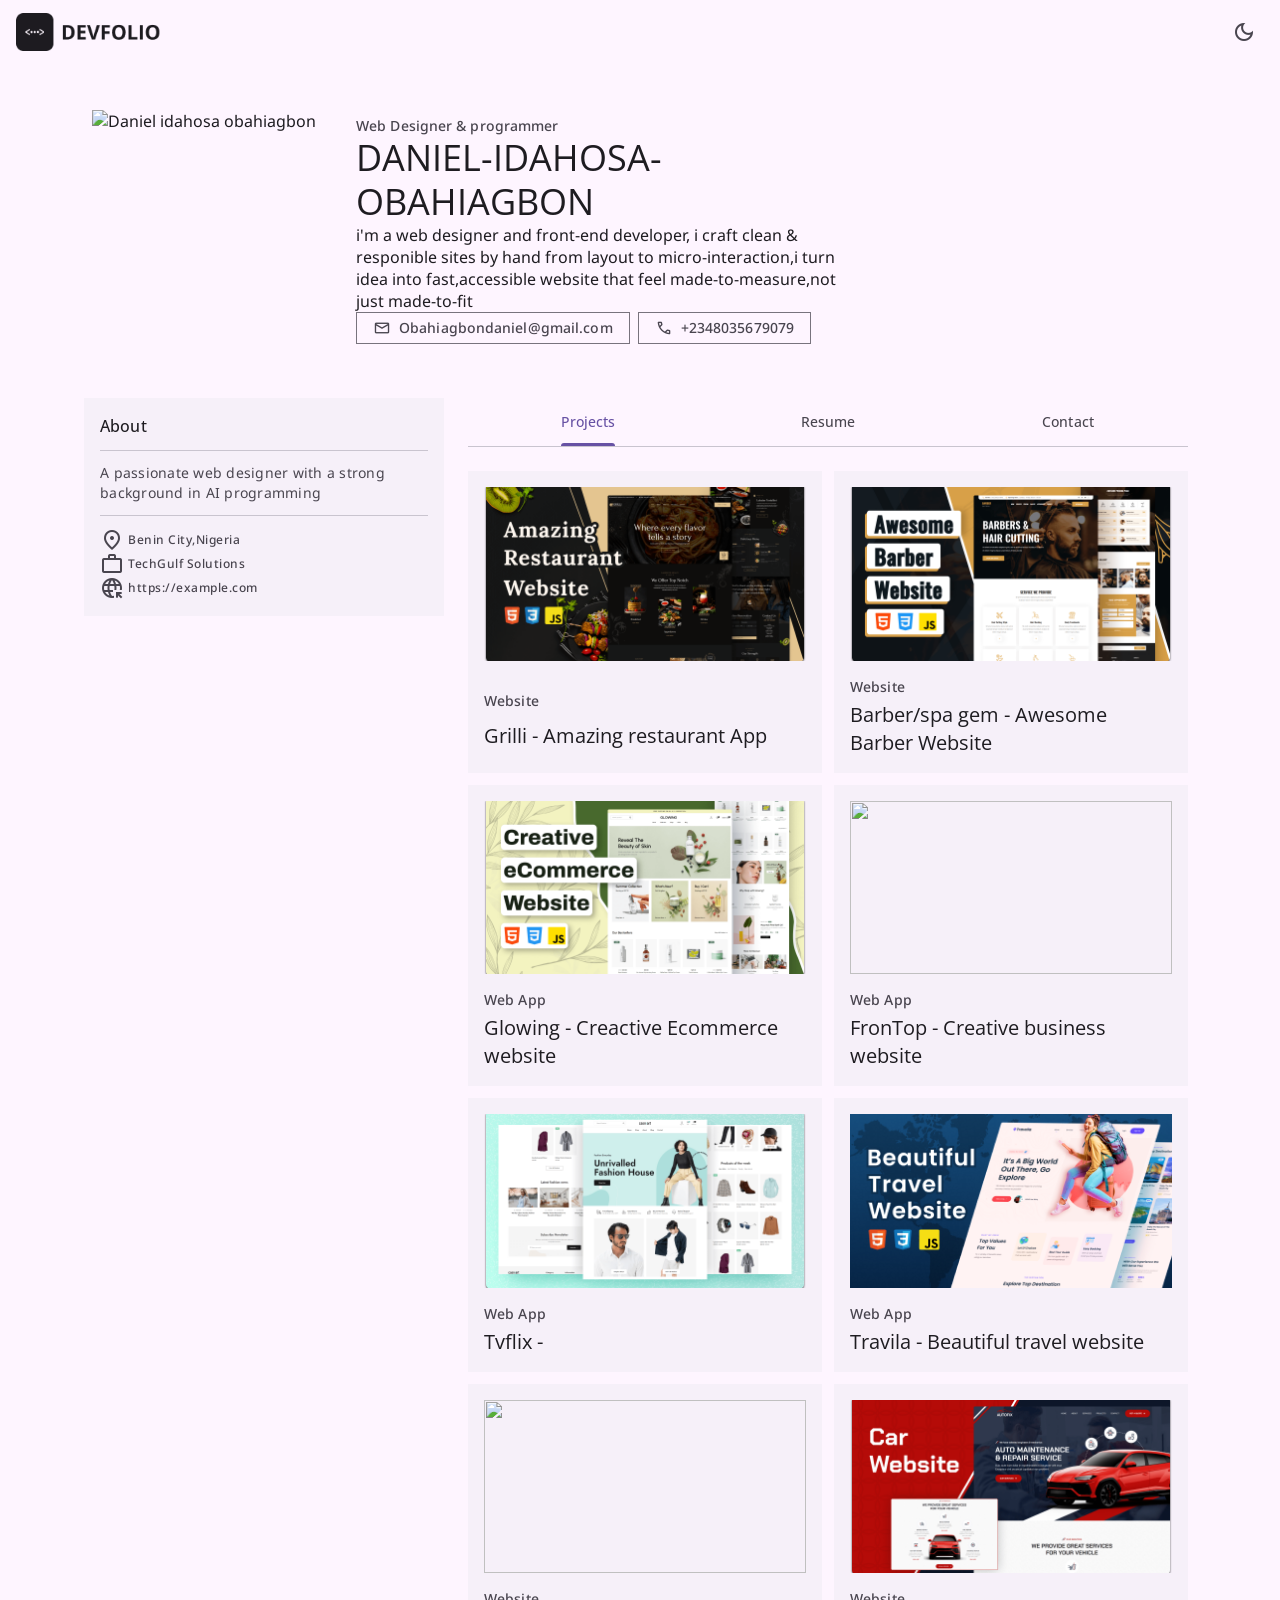
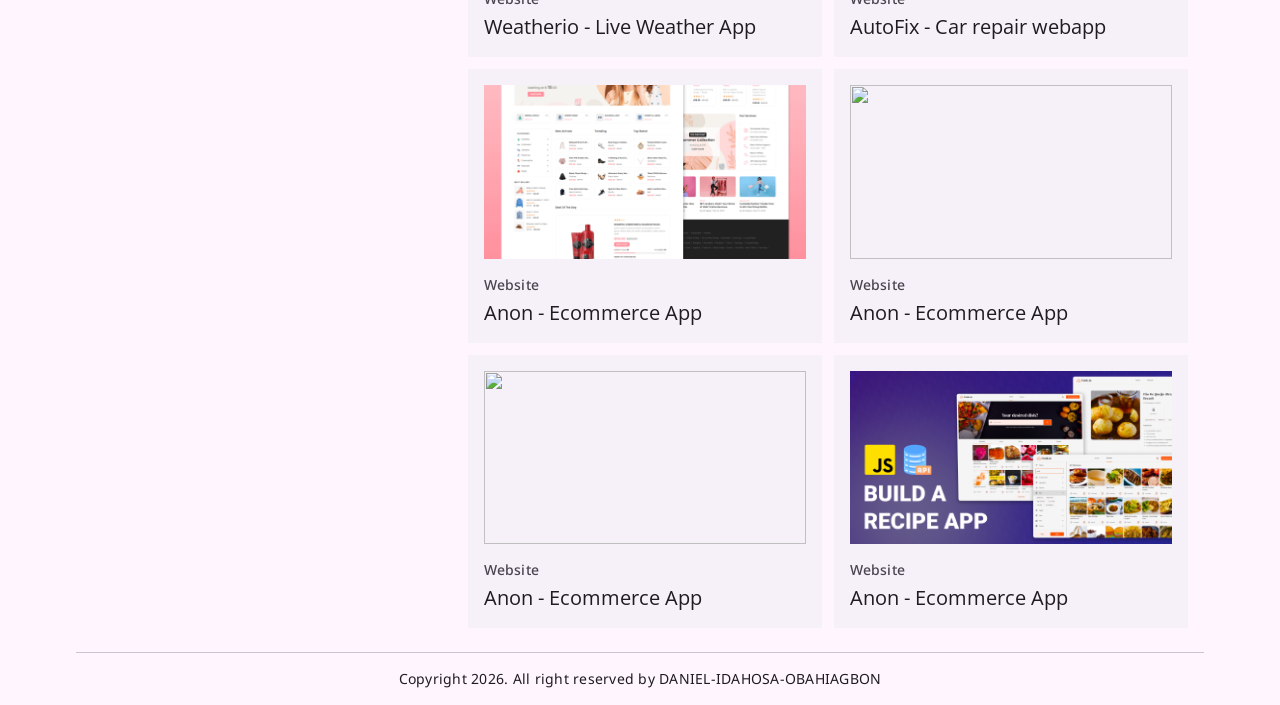
==== commit 79ee2686: "Add files via upload" ====
--- a/index.html
+++ b/index.html
@@ -7,17 +7,18 @@
     <!--
       -meta tags
     -->
-    <title>Devfolio - website & prgrammer</title>
-    <meta name="title" content="Devfolio - website & prgrammer">
-    <meta name="description" content="This is a personal portfolio made by DANIEL-IDAHOSA OBAHIAGBON">
+
+    <title>Devfolio | Frontend Developer Portfolio</title>
+    <meta name="title" content="Devfolio | Frontend Developer Portfolio">
+    <meta name="description" content="Daniel Idahosa Obahiagbon is a frontend web developer specializing in modern, responsive websites for restuarant, businesses, and brand. view our portfolio and contact.">
 
     <title>Daniel Idahosa Obahiagbon | Frontend Developer Portfolio</title>
     <meta name="description" content="Daniel Idahosa Obahiagbon is a frontend web developer specializing in modern, responsive websites for restuarant, businesses, and brand. view our portfolio and contact.">
-    <meta name="keywords" content="Daniel Idahosa Obahiagbon, frontend developer in Nigeria, web designer, portfolio, restaurant website developer">
+    <meta name="keywords" content="Daniel Idahosa Obahiagbon, frontend developer in Benin City Nigeria, web designer, portfolio, restaurant website developer">
     <meta name="author" content="Daniel Idahosa Obahiagbon">
     
 
-    <script type="application/id+json">
+    <script type="application/Id+json">
       {
         "@context": "https://schema.org",
         "@type": "person",
@@ -26,7 +27,7 @@
         "image": "https//your-image-link.jpg",
         "sameAs": [
         "https://github.com/obahiagbondaniel",
-        "https://WWW.linkedin.com/in/Danielidahosaobahiagbon",
+        "https://www.linkedin.com/in/daniel-idahosa-obahiagbon-314741405",
         ],
         "jobTitle": "Frontend Developer",
         "worksFor": {
@@ -36,7 +37,6 @@
       }
     </script>
 
-
 <!--
   - favicon    
 -->
@@ -130,9 +130,8 @@
         <section class="section hero">
           <div class="container">
 
-            <figure class="hero-banner img-holder" style="--width: 240; --height: 
-            240;">
-          <img src="./assets/images/Dannyphilz.png" width="240" height="240" alt="DannyPhilz" class="img-cover">  
+            <figure class="hero-banner img-holder" style="--width: 240; --height:240;">
+          <img src="./assets/images/daniel.png" width="240" height="240" alt="Daniel idahosa obahiagbon" class="img-cover">  
           </figure>
 
           <div class="hero-content">
@@ -182,9 +181,7 @@
             <h4 class="card-title title-medium">About</h4>
 
             <p class="body-medium card-text">
-              A passionate web designer with a strong background in AI programming.
-            </p>
-
+             A passionate web designer with a strong background in AI programming
             <ul class="About-list">
 
               <li class="list-item">
@@ -269,13 +266,13 @@
                   <div class="card">
 
                     <figure class="card-banner img-holder" style="--width: 334; --height: 180;">
-                      <img src="./assets/images/desktop 2.png" alt="David Barber - Awesome Barber Website" width="334" height="180" class="img-cover">
+                      <img src="./assets/images/desktop 2.png" alt="Barber/spa gem - Awesome salon Website" width="334" height="180" class="img-cover">
                     </figure>
 
                     <div class="card-content">
                       <span class="label-large card-subtitle">Website</span>
 
-                      <h3 class="title-large card-title">David Barber - Awesome Barber Website</h3>
+                      <h3 class="title-large card-title">Barber/spa gem - Awesome Barber Website</h3>
                     </div>
 
                     <a href="https://obahiagbondaniel.github.io/Barberone/" class="state-layer"></a>
@@ -285,61 +282,61 @@
                   <div class="card">
 
                     <figure class="card-banner img-holder" style="--width: 334; --height: 180;">
-                      <img src="./assets/images/project-6.png" alt=""Travelia - Travel Website="334" height="180" class="img-cover">
+                      <img src="./assets/images/desktop 0.png" alt=""Glowing - Creactive Ecommerce website="334" height="180" class="img-cover">
                     </figure>
 
                     <div class="card-content">
                       <span class="label-large card-subtitle">Web App</span>
 
-                      <h3 class="title-large card-title">Travelia - Travel Website</h3>
-                    </div>
-
-                    <a href="#" class="state-layer"></a>
-
-                  </div>
-
-                  <div class="card">
-
-                    <figure class="card-banner img-holder" style="--width: 334; --height: 180;">
-                      <img src="./assets/images/project-2.png" alt=""WCook.io - Recipe App="334" height="180" class="img-cover">
+                      <h3 class="title-large card-title">Glowing - Creactive Ecommerce website</h3>
+                    </div>
+
+                    <a href="#" class="state-layer"></a>
+
+                  </div>
+
+                  <div class="card">
+
+                    <figure class="card-banner img-holder" style="--width: 334; --height: 180;">
+                      <img src="./assets/images/desktop.png" alt=""WCook.io - Recipe App="334" height="180" class="img-cover">
                     </figure>
 
                     <div class="card-content">
                       <span class="label-large card-subtitle">Web App</span>
 
-                      <h3 class="title-large card-title">Cook.io - Recipe App</h3>
-                    </div>
-
-                    <a href="#" class="state-layer"></a>
-
-                  </div>
-
-                  <div class="card">
-
-                    <figure class="card-banner img-holder" style="--width: 334; --height: 180;">
-                      <img src="./assets/images/project-5.png" alt=""Tvflix - Netflix Clone 2.0="334" height="180" class="img-cover">
+                      <h3 class="title-large card-title">FronTop - Creative business website</h3>
+                    </div>
+
+                    <a href="#" class="state-layer"></a>
+
+                  </div>
+
+                  <div class="card">
+
+                    <figure class="card-banner img-holder" style="--width: 334; --height: 180;">
+                      <img src="./assets/images/desktop 1.png" alt=""Tvflix - Netflix Clone 2.0="334" height="180" class="img-cover">
                     </figure>
 
                     <div class="card-content">
                       <span class="label-large card-subtitle">Web App</span>
 
-                      <h3 class="title-large card-title">Tvflix - Netflix Clone 2.0</h3>
-                    </div>
-
-                    <a href="#" class="state-layer"></a>
-
-                  </div>
-
-                  <div class="card">
-
-                    <figure class="card-banner img-holder" style="--width: 334; --height: 180;">
-                      <img src="./assets/images/project-3.png" alt=""GitFinder - Github User Finder="334" height="180" class="img-cover">
+                      <h3 class="title-large card-title">Tvflix - </h3>
+                    </div>
+
+                    <a href="#" class="state-layer"></a>
+
+                  </div>
+
+                  <div class="card">
+
+                    <figure class="card-banner img-holder" style="--width: 334; --height: 180;">
+                      <img src="./assets/images/project-6.png" alt=""Travila - Beautiful travel website="334" height="180" class="img-cover">
                     </figure>
 
                     <div class="card-content">
                       <span class="label-large card-subtitle">Web App</span>
 
-                      <h3 class="title-large card-title">GitFinder - Github User Finder</h3>
+                      <h3 class="title-large card-title">Travila - Beautiful travel website</h3>
                     </div>
 
                     <a href="#" class="state-layer"></a>
@@ -349,7 +346,7 @@
                    <div class="card">
 
                     <figure class="card-banner img-holder" style="--width: 334; --height: 180;">
-                      <img src="./assets/images/project-4.png" alt=""Weatherio - Live Weather App="334" height="180" class="img-cover">
+                      <img src="./assets/images/preview.png" alt=""Weatherio - Live Weather App="334" height="180" class="img-cover">
                     </figure>
 
                     <div class="card-content">
@@ -382,6 +379,54 @@
 
                     <figure class="card-banner img-holder" style="--width: 334; --height: 180;">
                       <img src="./assets/images/desktop 4.png" alt=""Anon - Ecommerce App="334" height="180" class="img-cover">
+                    </figure>
+
+                    <div class="card-content">
+                      <span class="label-large card-subtitle">Website</span>
+
+                      <h3 class="title-large card-title">Anon - Ecommerce App</h3>
+                    </div>
+
+                    <a href="#" class="state-layer"></a>
+
+                  </div>
+
+                  <div class="card">
+
+                    <figure class="card-banner img-holder" style="--width: 334; --height: 180;">
+                      <img src="./assets/images/desktop0001.png" alt=""Anon - Ecommerce App="334" height="180" class="img-cover">
+                    </figure>
+
+                    <div class="card-content">
+                      <span class="label-large card-subtitle">Website</span>
+
+                      <h3 class="title-large card-title">Anon - Ecommerce App</h3>
+                    </div>
+
+                    <a href="#" class="state-layer"></a>
+
+                  </div>
+
+                  <div class="card">
+
+                    <figure class="card-banner img-holder" style="--width: 334; --height: 180;">
+                      <img src="./assets/images/desk.png" alt=""Anon - Ecommerce App="334" height="180" class="img-cover">
+                    </figure>
+
+                    <div class="card-content">
+                      <span class="label-large card-subtitle">Website</span>
+
+                      <h3 class="title-large card-title">Anon - Ecommerce App</h3>
+                    </div>
+
+                    <a href="#" class="state-layer"></a>
+
+                  </div>
+
+                  <div class="card">
+
+                    <figure class="card-banner img-holder" style="--width: 334; --height: 180;">
+                      <img src="./assets/images/project-2.png" alt=""Anon - Ecommerce App="334" height="180" class="img-cover">
                     </figure>
 
                     <div class="card-content">
@@ -617,16 +662,16 @@
 
                   <div class="social-item">
 
-                    <a href="#" class="social-link">
-                      <i class="fab fa-facebook-f"></i>
+                    <a href="https://tiktok.com/@danielidahosaobahiagbon" class="social-link">
+                      <i class="fab fa-tiktok"></i>
                     </a>
 
                      <a href="https://wa.me/2348035679079" class="social-link" target="_blank">
                       <i class="fab fa-whatsapp"></i>
                     </a>
 
-                     <a href="#" class="social-link">
-                      <i class="fab fa-instargram"></i>
+                     <a href="https://www.linkedin.com/in/daniel-idahosa-obahiagbon-314741405" class="social-link" target="_blank">
+                      <i class="fab fa-linkedin"></i>
                     </a>
 
                   </div>
@@ -648,7 +693,7 @@
                     <textarea name="message" placeholder="Message*" required class="textarea"></textarea>
 
                     <button class="btn" type="submit">
-                      <span class="label-large">Send Messagephp
+                      <span class="label-large">Send Messages
                       <div class="state-layer"></div>
                     </button>
 
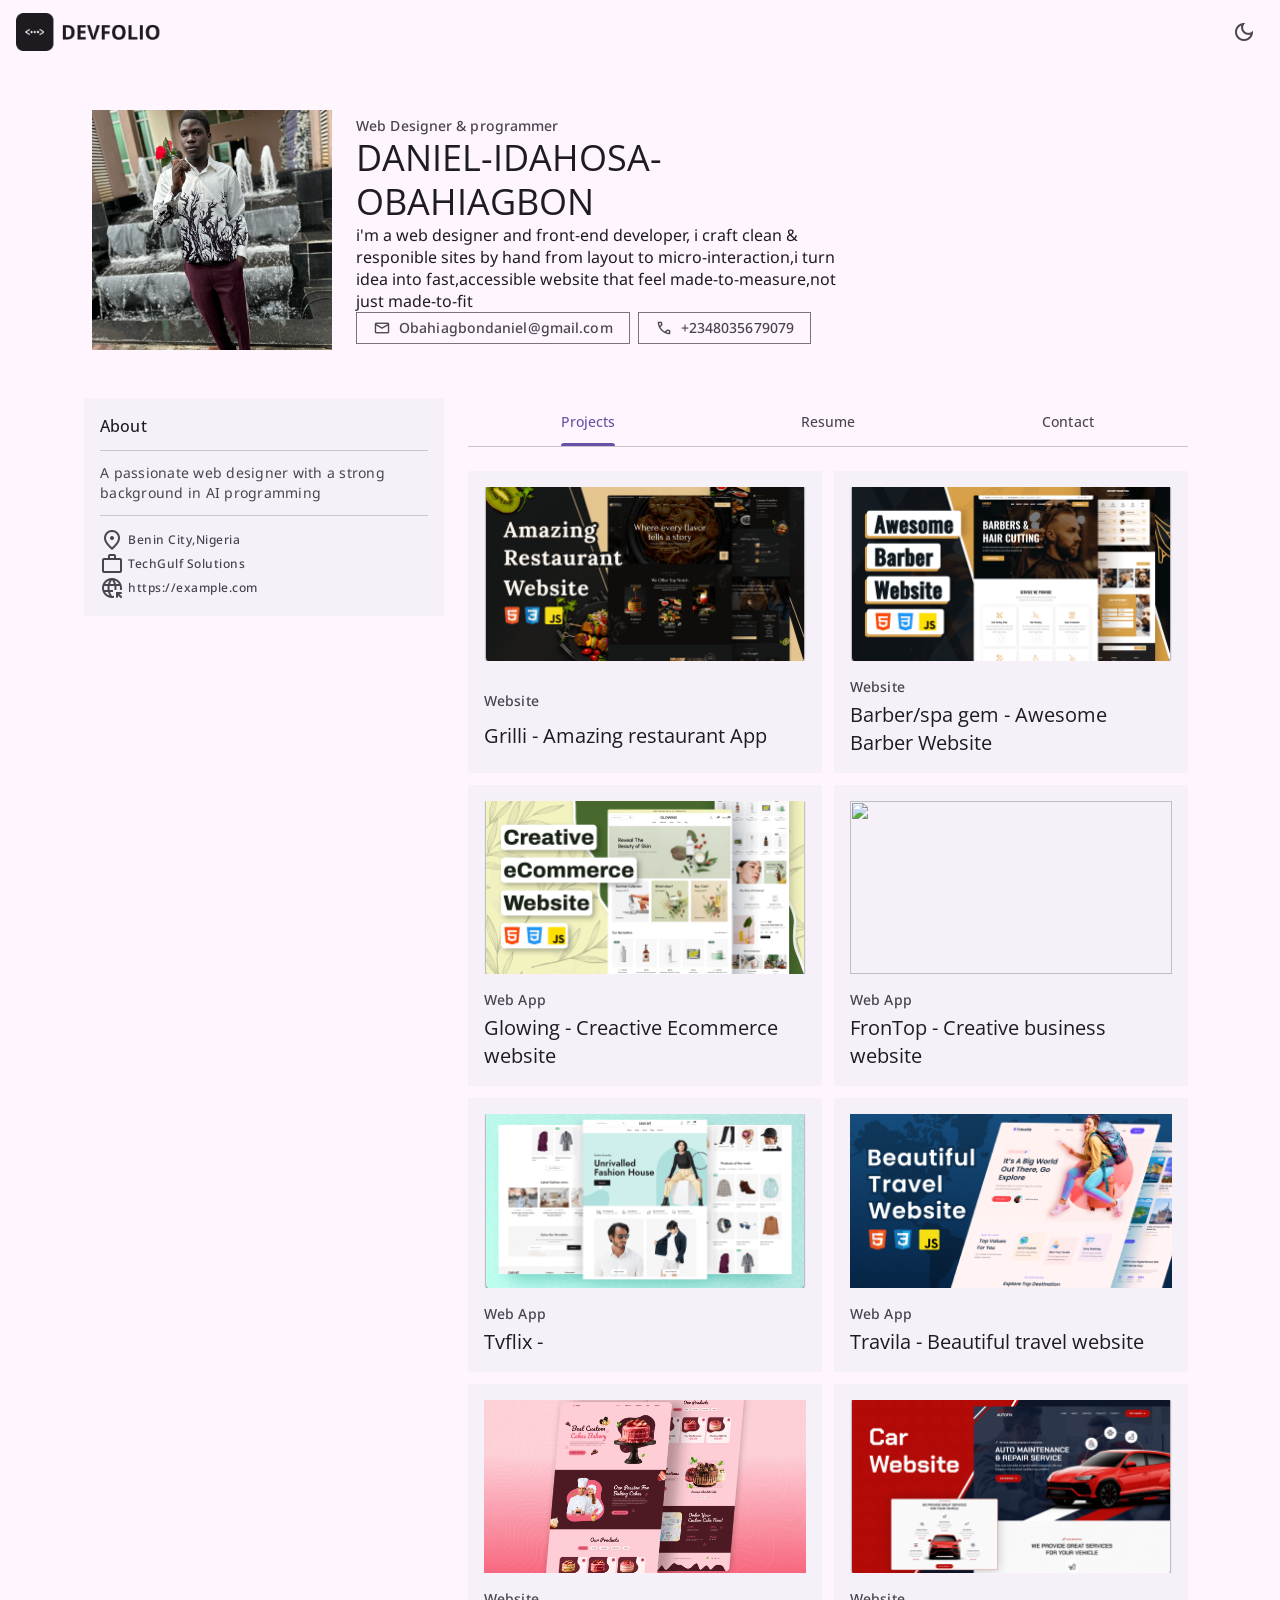
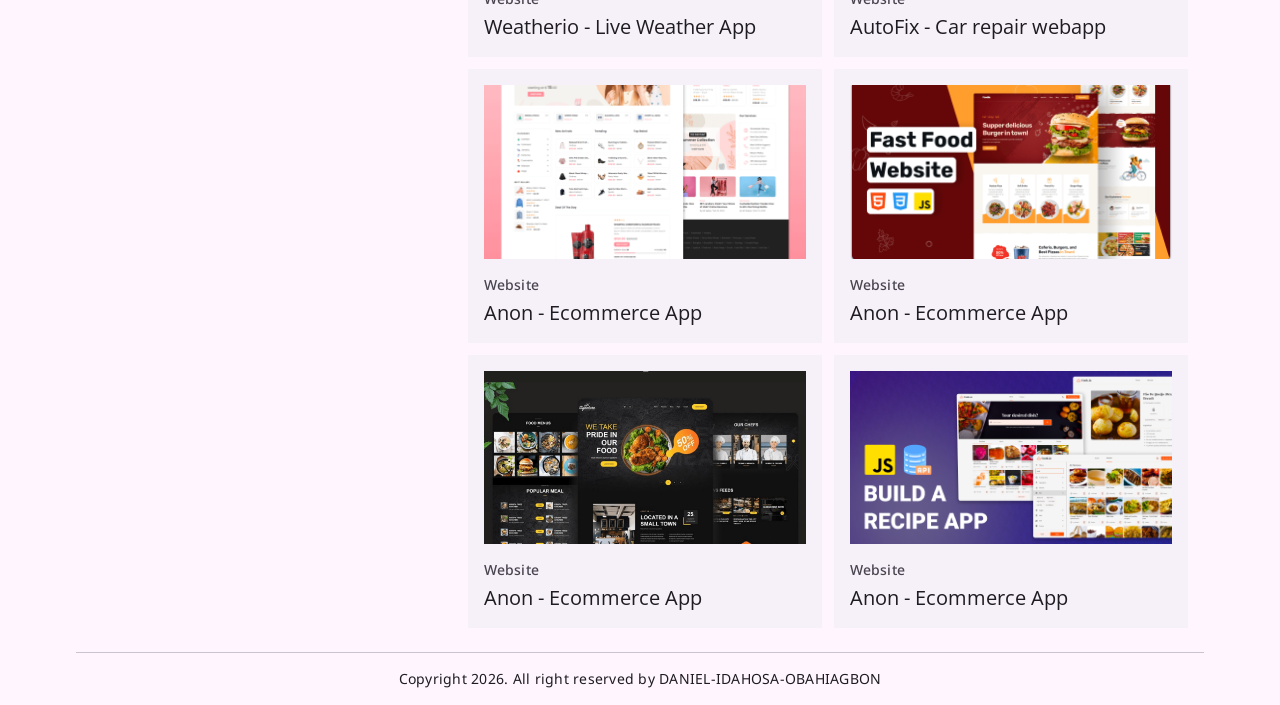
==== commit 294bc299: "Add files via upload" ====
--- a/index.html
+++ b/index.html
@@ -68,6 +68,7 @@
   <link rel="stylesheet"
   href="https://cdnjs.cloudflare.com/ajax/libs/font-awesome/6.5.0/css/all.min.css">
 
+<script defer src="https://cloud.umami.is/script.js" data-website-id="817acf3b-cd32-4e6b-977e-32e650b13adf"></script>
 
   <!-- Google tag (gtag.js) -->
 <script async src="https://www.googletagmanager.com/gtag/js?id=G-WLKJRFK8YM"></script>
@@ -298,7 +299,7 @@
                   <div class="card">
 
                     <figure class="card-banner img-holder" style="--width: 334; --height: 180;">
-                      <img src="./assets/images/desktop.png" alt=""WCook.io - Recipe App="334" height="180" class="img-cover">
+                      <img src="./assets/images/desktop 7.pngs" alt=""WCook.io - Recipe App="334" height="180" class="img-cover">
                     </figure>
 
                     <div class="card-content">
--- a/css/style.css
+++ b/css/style.css
@@ -626,9 +626,6 @@
 }
 
 
-
-
-
 /*-----------------------------------*\
   #ABOUT CARD
 \*-----------------------------------*/
@@ -676,9 +673,6 @@
 }
 
 
-
-
-
 /*-----------------------------------*\
   #RESUME
 \*-----------------------------------*/
@@ -780,12 +774,12 @@
   color: #25D366;
 }
 
-.social-link .fa-facebook-f {
-  color: #00f;
-}
-
-.social-link .fa-instargram {
-  color: #ff0000;
+.social-link .fa.linkedin {
+  color: darkblue;
+}
+
+.social-link .fa-tiktok {
+  color: black;
 }
 
 .input-wrapper {
